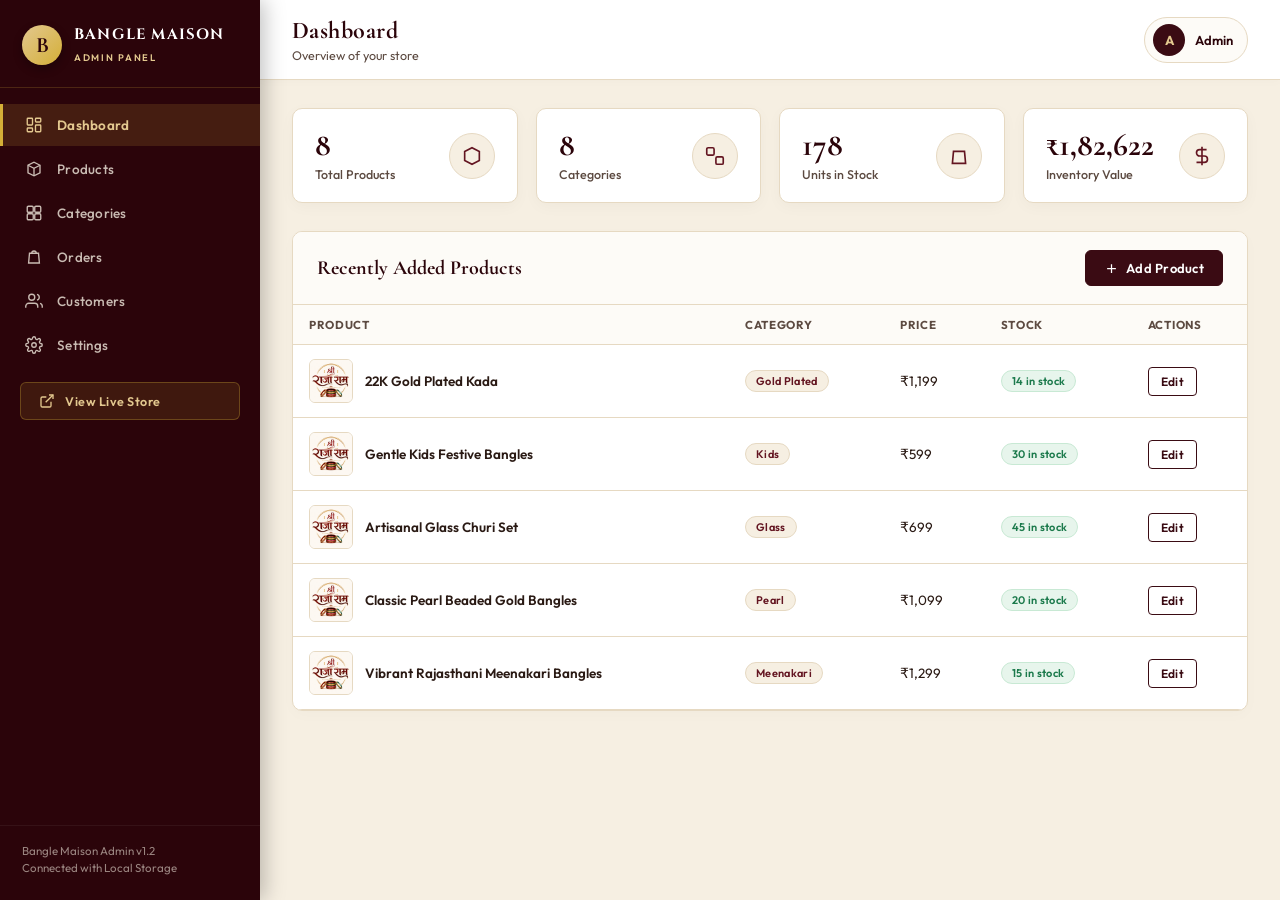
==== admin/index.html @ 1f972e3e "Make hero banner 100% full width edge-to-edge and configure /admin directory route with 404 handler" ====
<!DOCTYPE html>
<html lang="en">
<head>
  <meta charset="UTF-8">
  <meta name="viewport" content="width=device-width, initial-scale=1.0">
  <title>Bangle Maison — Executive Admin Panel</title>
  
  <!-- Google Fonts -->
  <link rel="preconnect" href="https://fonts.googleapis.com">
  <link rel="preconnect" href="https://fonts.gstatic.com" crossorigin>
  <link href="https://fonts.googleapis.com/css2?family=Cinzel:wght@500;600;700;800&family=Cormorant+Garamond:ital,wght@0,500;0,600;0,700;1,400&family=Outfit:wght@300;400;500;600;700&display=swap" rel="stylesheet">
  
  <style>
    :root {
      --maroon-950: #2b040a;
      --maroon-900: #3a0b13;
      --maroon-850: #4c0f19;
      --maroon-800: #631521;
      --gold-600: #a9781f;
      --gold-500: #d4af37;
      --gold-400: #c2934a;
      --gold-300: #e3c88f;
      --cream-100: #ffffff;
      --cream-150: #fdfbf7;
      --cream-200: #f6efe2;
      --ink-900: #2a1a14;
      --ink-700: #42322b;
      --ink-600: #5c4a41;
      --line: #e6d9c2;
      --line-light: rgba(230, 217, 194, 0.6);
      --green: #1c7a4c;
      --green-bg: #e7f5ec;
      --green-border: #c8e9d4;
      --red: #b3261e;
      --red-bg: #fdecea;
      --red-border: #f6c9c5;
      --amber: #b45309;
      --amber-bg: #fef3c7;
      --sidebar-w: 260px;
    }

    * { box-sizing: border-box; margin: 0; padding: 0; }
    body {
      font-family: 'Outfit', -apple-system, sans-serif;
      background: var(--cream-200);
      color: var(--ink-900);
      min-height: 100vh;
      -webkit-font-smoothing: antialiased;
    }

    h1, h2, h3, h4 { font-family: 'Cormorant Garamond', Georgia, serif; }
    button { font-family: inherit; cursor: pointer; }
    input, select, textarea { font-family: inherit; }
    img { max-width: 100%; display: block; }
    a { text-decoration: none; color: inherit; }

    /* ===== App Layout ===== */
    .app { display: flex; min-height: 100vh; }

    /* ===== Sidebar ===== */
    .sidebar {
      width: var(--sidebar-w);
      background: var(--maroon-950);
      color: var(--cream-200);
      position: fixed;
      top: 0;
      left: 0;
      bottom: 0;
      padding: 24px 0;
      z-index: 60;
      display: flex;
      flex-direction: column;
      transition: transform 0.35s cubic-bezier(0.16, 1, 0.3, 1);
      box-shadow: 4px 0 20px rgba(0, 0, 0, 0.25);
    }

    .sidebar .brand {
      display: flex;
      align-items: center;
      gap: 12px;
      padding: 0 22px 22px;
      border-bottom: 1px solid rgba(212, 175, 55, 0.2);
      margin-bottom: 16px;
    }

    .sidebar .brand .mark {
      width: 40px;
      height: 40px;
      border-radius: 50%;
      background: linear-gradient(135deg, #e3c88f 0%, #d4af37 100%);
      color: var(--maroon-950);
      display: flex;
      align-items: center;
      justify-content: center;
      font-family: 'Cormorant Garamond', serif;
      font-weight: 700;
      font-size: 22px;
      flex-shrink: 0;
      box-shadow: 0 4px 10px rgba(0, 0, 0, 0.3);
    }

    .sidebar .brand b {
      font-family: 'Cinzel', serif;
      font-size: 15px;
      letter-spacing: 0.08em;
      color: #ffffff;
      display: block;
    }

    .sidebar .brand small {
      font-size: 9.5px;
      letter-spacing: 0.18em;
      color: var(--gold-300);
      font-weight: 600;
    }

    .nav-list { display: flex; flex-direction: column; gap: 2px; }

    .nav-item {
      display: flex;
      align-items: center;
      gap: 14px;
      padding: 12px 22px;
      font-size: 13.5px;
      font-weight: 500;
      letter-spacing: 0.02em;
      color: var(--cream-200);
      opacity: 0.78;
      border-left: 3.5px solid transparent;
      transition: all 0.2s ease;
      cursor: pointer;
    }

    .nav-item svg { width: 18px; height: 18px; flex-shrink: 0; }
    .nav-item:hover { opacity: 1; background: rgba(255, 255, 255, 0.06); color: #ffffff; }
    .nav-item.active {
      opacity: 1;
      background: rgba(212, 175, 55, 0.15);
      border-left-color: var(--gold-500);
      color: var(--gold-300);
      font-weight: 600;
    }

    .sidebar-store-link {
      display: flex;
      align-items: center;
      gap: 10px;
      padding: 10px 18px;
      margin: 16px 20px;
      background: rgba(212, 175, 55, 0.12);
      border: 1px solid rgba(212, 175, 55, 0.3);
      border-radius: 6px;
      color: var(--gold-300);
      font-size: 12.5px;
      font-weight: 600;
      letter-spacing: 0.04em;
      transition: all 0.2s ease;
    }

    .sidebar-store-link:hover {
      background: var(--gold-500);
      color: var(--maroon-950);
    }

    .sidebar-foot {
      margin-top: auto;
      padding: 16px 22px 0;
      font-size: 11.5px;
      opacity: 0.55;
      border-top: 1px solid rgba(255, 255, 255, 0.1);
      line-height: 1.5;
    }

    /* ===== Main Content Area ===== */
    .main { margin-left: var(--sidebar-w); flex: 1; min-width: 0; }

    .topbar {
      background: var(--cream-100);
      border-bottom: 1px solid var(--line);
      display: flex;
      align-items: center;
      justify-content: space-between;
      padding: 16px 32px;
      position: sticky;
      top: 0;
      z-index: 40;
      box-shadow: 0 2px 10px rgba(0, 0, 0, 0.02);
    }

    .topbar h1 { font-size: 24px; color: var(--maroon-950); font-weight: 700; letter-spacing: 0.02em; }
    .topbar .sub { font-size: 12.5px; color: var(--ink-600); margin-top: 2px; }
    .burger { display: none; background: none; border: none; color: var(--maroon-900); padding: 4px; }
    .burger svg { width: 24px; height: 24px; }

    .top-right { display: flex; align-items: center; gap: 14px; }
    
    .admin-profile {
      display: flex;
      align-items: center;
      gap: 10px;
      background: var(--cream-150);
      padding: 6px 14px 6px 8px;
      border-radius: 30px;
      border: 1px solid var(--line);
    }

    .avatar {
      width: 32px;
      height: 32px;
      border-radius: 50%;
      background: var(--maroon-900);
      color: var(--gold-300);
      display: flex;
      align-items: center;
      justify-content: center;
      font-size: 13px;
      font-weight: 700;
    }

    .admin-name { font-size: 13px; font-weight: 600; color: var(--maroon-950); }

    .content { padding: 28px 32px 60px; max-width: 1400px; margin: 0 auto; }

    /* ===== Stat Cards Grid ===== */
    .stats {
      display: grid;
      grid-template-columns: repeat(4, 1fr);
      gap: 18px;
      margin-bottom: 28px;
    }

    .stat-card {
      background: var(--cream-100);
      border: 1px solid var(--line);
      border-radius: 10px;
      padding: 20px 22px;
      display: flex;
      align-items: center;
      justify-content: space-between;
      box-shadow: 0 4px 15px rgba(0, 0, 0, 0.03);
      transition: transform 0.2s ease, box-shadow 0.2s ease;
    }

    .stat-card:hover {
      transform: translateY(-2px);
      box-shadow: 0 6px 20px rgba(0, 0, 0, 0.06);
    }

    .stat-card .num {
      font-family: 'Cormorant Garamond', Georgia, serif;
      font-size: 32px;
      color: var(--maroon-950);
      font-weight: 700;
      line-height: 1;
    }

    .stat-card .lbl { font-size: 12.5px; color: var(--ink-600); margin-top: 5px; font-weight: 500; }

    .stat-card .ic {
      width: 46px;
      height: 46px;
      border-radius: 50%;
      background: var(--cream-200);
      color: var(--maroon-800);
      display: flex;
      align-items: center;
      justify-content: center;
      flex-shrink: 0;
      border: 1px solid var(--line);
    }

    .stat-card .ic svg { width: 22px; height: 22px; }

    /* ===== Panels ===== */
    .panel {
      background: var(--cream-100);
      border: 1px solid var(--line);
      border-radius: 10px;
      overflow: hidden;
      margin-bottom: 26px;
      box-shadow: 0 4px 15px rgba(0, 0, 0, 0.02);
    }

    .panel-head {
      display: flex;
      align-items: center;
      justify-content: space-between;
      flex-wrap: wrap;
      gap: 14px;
      padding: 18px 24px;
      border-bottom: 1px solid var(--line);
      background: var(--cream-150);
    }

    .panel-head h2 { font-size: 20px; color: var(--maroon-950); font-weight: 700; }
    .panel-body { padding: 24px; }

    /* Buttons */
    .btn {
      display: inline-flex;
      align-items: center;
      gap: 7px;
      background: var(--maroon-900);
      color: #ffffff;
      border: 1px solid var(--maroon-900);
      padding: 9px 18px;
      font-size: 13px;
      font-weight: 600;
      letter-spacing: 0.02em;
      border-radius: 6px;
      transition: all 0.2s ease;
    }

    .btn:hover { background: var(--maroon-950); border-color: var(--maroon-950); transform: translateY(-1px); }
    .btn svg { width: 15px; height: 15px; }
    .btn.outline { background: transparent; color: var(--maroon-900); border-color: var(--maroon-900); }
    .btn.outline:hover { background: var(--maroon-900); color: #ffffff; }
    .btn.danger { background: var(--red); border-color: var(--red); }
    .btn.danger:hover { background: #8f1d17; }
    .btn.sm { padding: 6px 12px; font-size: 12px; border-radius: 4px; }
    .btn.ghost { background: none; border: none; color: var(--maroon-800); padding: 6px; }

    /* Search and Filter Inputs */
    .searchbox {
      display: flex;
      align-items: center;
      gap: 8px;
      border: 1px solid var(--line);
      border-radius: 6px;
      padding: 8px 14px;
      background: var(--cream-100);
      min-width: 220px;
    }

    .searchbox svg { width: 15px; height: 15px; color: var(--ink-600); flex-shrink: 0; }
    .searchbox input { border: none; background: none; outline: none; font-size: 13px; width: 100%; color: var(--ink-900); }

    .filter-select {
      border: 1px solid var(--line);
      border-radius: 6px;
      padding: 8px 12px;
      font-size: 13px;
      background: var(--cream-100);
      color: var(--ink-900);
      outline: none;
    }

    /* ===== Category Cards Grid ===== */
    .cat-grid {
      display: grid;
      grid-template-columns: repeat(auto-fill, minmax(170px, 1fr));
      gap: 18px;
    }

    .cat-card {
      border: 1px solid var(--line);
      border-radius: 10px;
      overflow: hidden;
      position: relative;
      background: var(--cream-150);
      box-shadow: 0 4px 12px rgba(0, 0, 0, 0.03);
      transition: transform 0.2s ease, box-shadow 0.2s ease;
    }

    .cat-card:hover {
      transform: translateY(-3px);
      box-shadow: 0 8px 20px rgba(0, 0, 0, 0.08);
    }

    .cat-card .thumb { aspect-ratio: 1.25; background: var(--line); overflow: hidden; }
    .cat-card .thumb img { width: 100%; height: 100%; object-fit: cover; transition: transform 0.4s ease; }
    .cat-card:hover .thumb img { transform: scale(1.05); }

    .cat-card .info { padding: 12px 14px; }
    .cat-card .info b { font-size: 14px; color: var(--maroon-950); display: block; font-weight: 600; margin-bottom: 2px; }
    .cat-card .info span { font-size: 12px; color: var(--ink-600); }
    .cat-card .actions { position: absolute; top: 8px; right: 8px; display: flex; gap: 6px; z-index: 2; }

    .icon-mini {
      width: 28px;
      height: 28px;
      border-radius: 50%;
      background: rgba(255, 255, 255, 0.95);
      backdrop-filter: blur(4px);
      display: flex;
      align-items: center;
      justify-content: center;
      border: 1px solid rgba(0, 0, 0, 0.08);
      color: var(--maroon-800);
      transition: all 0.2s ease;
    }

    .icon-mini:hover { background: var(--maroon-900); color: #ffffff; }
    .icon-mini svg { width: 13px; height: 13px; }
    .icon-mini.del { color: var(--red); }
    .icon-mini.del:hover { background: var(--red); color: #ffffff; }

    .cat-card.add-new {
      display: flex;
      align-items: center;
      justify-content: center;
      flex-direction: column;
      gap: 8px;
      color: var(--maroon-800);
      border: 2px dashed var(--gold-400);
      min-height: 170px;
      background: transparent;
      cursor: pointer;
      transition: all 0.2s ease;
    }

    .cat-card.add-new:hover {
      background: rgba(212, 175, 55, 0.08);
      border-color: var(--gold-500);
      transform: translateY(-3px);
    }

    .cat-card.add-new svg { width: 28px; height: 28px; }
    .cat-card.add-new span { font-size: 13px; font-weight: 600; }

    /* ===== Tables ===== */
    table { width: 100%; border-collapse: collapse; font-size: 13.5px; }
    
    thead th {
      text-align: left;
      font-size: 11.5px;
      font-weight: 700;
      letter-spacing: 0.06em;
      text-transform: uppercase;
      color: var(--ink-600);
      padding: 12px 16px;
      border-bottom: 1px solid var(--line);
      white-space: nowrap;
      background: var(--cream-150);
    }

    tbody td {
      padding: 14px 16px;
      border-bottom: 1px solid var(--line);
      vertical-align: middle;
    }

    tbody tr:hover { background: var(--cream-150); }

    .prod-cell { display: flex; align-items: center; gap: 12px; }
    .prod-cell img { width: 44px; height: 44px; object-fit: cover; border-radius: 6px; flex-shrink: 0; background: var(--line); border: 1px solid var(--line); }
    .prod-cell b { font-size: 13.5px; display: block; color: var(--ink-900); font-weight: 600; }
    .prod-cell span { font-size: 11.5px; color: var(--ink-600); }

    .badge {
      display: inline-block;
      padding: 3px 10px;
      border-radius: 12px;
      font-size: 11px;
      font-weight: 600;
      letter-spacing: 0.03em;
      background: var(--cream-200);
      color: var(--maroon-800);
      border: 1px solid var(--line);
    }

    .badge.stock-ok { background: var(--green-bg); color: var(--green); border-color: var(--green-border); }
    .badge.stock-low { background: var(--red-bg); color: var(--red); border-color: var(--red-border); }
    .badge.status-paid { background: var(--green-bg); color: var(--green); border-color: var(--green-border); }
    .badge.status-pending { background: var(--amber-bg); color: var(--amber); border-color: #fde68a; }

    .row-actions { display: flex; gap: 6px; }
    .table-wrap { overflow-x: auto; }
    .empty-state { text-align: center; padding: 50px 20px; color: var(--ink-600); }
    .empty-state svg { width: 40px; height: 40px; color: var(--gold-500); margin-bottom: 10px; }

    /* ===== Modals ===== */
    .modal-overlay {
      position: fixed;
      inset: 0;
      background: rgba(42, 26, 20, 0.6);
      backdrop-filter: blur(4px);
      z-index: 100;
      display: none;
      align-items: flex-start;
      justify-content: center;
      padding: 40px 16px;
      overflow-y: auto;
    }

    .modal-overlay.open { display: flex; }

    .modal {
      background: var(--cream-100);
      border-radius: 10px;
      width: 100%;
      max-width: 580px;
      overflow: hidden;
      box-shadow: 0 30px 60px rgba(0, 0, 0, 0.35);
      border: 1px solid var(--line);
      animation: modalSlideIn 0.3s cubic-bezier(0.16, 1, 0.3, 1) forwards;
    }

    @keyframes modalSlideIn {
      from { opacity: 0; transform: translateY(20px) scale(0.98); }
      to { opacity: 1; transform: translateY(0) scale(1); }
    }

    .modal-head {
      display: flex;
      align-items: center;
      justify-content: space-between;
      padding: 18px 24px;
      border-bottom: 1px solid var(--line);
      background: var(--maroon-950);
      color: #ffffff;
    }

    .modal-head h3 { font-size: 20px; color: #ffffff; font-weight: 700; }
    .modal-close { background: none; border: none; color: #ffffff; opacity: 0.8; transition: opacity 0.2s ease; }
    .modal-close:hover { opacity: 1; }
    .modal-close svg { width: 18px; height: 18px; }

    .modal-body { padding: 24px; }
    .field { margin-bottom: 16px; }
    .field label { display: block; font-size: 12.5px; font-weight: 600; color: var(--ink-700); margin-bottom: 6px; }
    .field input, .field select, .field textarea {
      width: 100%;
      border: 1px solid var(--line);
      border-radius: 6px;
      padding: 10px 12px;
      font-size: 13.5px;
      background: #ffffff;
      color: var(--ink-900);
      outline: none;
      transition: border-color 0.2s ease;
    }

    .field input:focus, .field select:focus, .field textarea:focus { border-color: var(--gold-500); }
    .field textarea { resize: vertical; min-height: 75px; }
    .field-row { display: grid; grid-template-columns: 1fr 1fr; gap: 14px; }
    .field .hint { font-size: 11px; color: var(--ink-600); opacity: 0.8; margin-top: 4px; }

    .img-preview {
      width: 70px;
      height: 70px;
      border-radius: 8px;
      object-fit: cover;
      background: var(--cream-200);
      border: 1px solid var(--line);
      margin-top: 8px;
    }

    .modal-foot {
      display: flex;
      justify-content: flex-end;
      gap: 10px;
      padding: 16px 24px;
      border-top: 1px solid var(--line);
      background: var(--cream-150);
    }

    /* Toast */
    .toast {
      position: fixed;
      bottom: 24px;
      left: 50%;
      transform: translateX(-50%) translateY(20px);
      background: var(--maroon-950);
      color: var(--cream-200);
      padding: 12px 22px;
      border-radius: 6px;
      font-size: 13px;
      font-weight: 500;
      opacity: 0;
      pointer-events: none;
      transition: all 0.3s ease;
      z-index: 200;
      border: 1px solid var(--gold-500);
      box-shadow: 0 8px 24px rgba(0, 0, 0, 0.25);
    }

    .toast.show { opacity: 1; transform: translateX(-50%) translateY(0); }

    .overlay-bg {
      position: fixed;
      inset: 0;
      background: rgba(0, 0, 0, 0.45);
      z-index: 55;
      display: none;
      backdrop-filter: blur(2px);
    }

    .overlay-bg.show { display: block; }

    /* Responsive */
    @media (max-width: 1024px) {
      .stats { grid-template-columns: repeat(2, 1fr); }
    }

    @media (max-width: 960px) {
      .sidebar { transform: translateX(-100%); }
      .sidebar.open { transform: translateX(0); }
      .main { margin-left: 0; }
      .burger { display: flex; }
      .topbar { padding: 14px 20px; }
      .content { padding: 20px 18px 40px; }
    }

    @media (max-width: 640px) {
      .topbar h1 { font-size: 19px; }
      .stats { grid-template-columns: 1fr 1fr; gap: 12px; }
      .stat-card { padding: 14px; }
      .stat-card .num { font-size: 24px; }
      .panel-body { padding: 16px; }
      .field-row { grid-template-columns: 1fr; gap: 0; }
      thead { display: none; }
      table, tbody, tr, td { display: block; width: 100%; }
      tbody tr { border: 1px solid var(--line); border-radius: 8px; margin-bottom: 12px; padding: 10px 12px; background: #ffffff; }
      tbody td { border-bottom: none; padding: 6px 0; display: flex; justify-content: space-between; align-items: center; gap: 10px; }
      tbody td::before { content: attr(data-label); font-size: 11px; font-weight: 700; color: var(--ink-600); text-transform: uppercase; letter-spacing: 0.04em; }
      .prod-cell { flex: 1; }
    }
  </style>
</head>
<body>

<div class="app">
  <!-- Sidebar -->
  <aside class="sidebar" id="sidebar">
    <div class="brand">
      <div class="mark">B</div>
      <div>
        <b>BANGLE MAISON</b>
        <small>ADMIN PANEL</small>
      </div>
    </div>
    
    <nav class="nav-list">
      <a class="nav-item active" data-view="dashboard" href="#">
        <svg viewBox="0 0 24 24" fill="none" stroke="currentColor" stroke-width="1.8"><rect x="3" y="3" width="7" height="9" rx="1"/><rect x="14" y="3" width="7" height="5" rx="1"/><rect x="14" y="12" width="7" height="9" rx="1"/><rect x="3" y="16" width="7" height="5" rx="1"/></svg>
        Dashboard
      </a>
      <a class="nav-item" data-view="products" href="#">
        <svg viewBox="0 0 24 24" fill="none" stroke="currentColor" stroke-width="1.8"><path d="M20 7l-8-4-8 4v10l8 4 8-4V7z"/><path d="M4 7l8 4 8-4M12 11v10"/></svg>
        Products
      </a>
      <a class="nav-item" data-view="categories" href="#">
        <svg viewBox="0 0 24 24" fill="none" stroke="currentColor" stroke-width="1.8"><rect x="3" y="3" width="8" height="8" rx="1.5"/><rect x="13" y="3" width="8" height="8" rx="1.5"/><rect x="3" y="13" width="8" height="8" rx="1.5"/><rect x="13" y="13" width="8" height="8" rx="1.5"/></svg>
        Categories
      </a>
      <a class="nav-item" data-view="orders" href="#">
        <svg viewBox="0 0 24 24" fill="none" stroke="currentColor" stroke-width="1.8"><path d="M6 7h12l1.2 13H4.8L6 7z"/><path d="M9 7a3 3 0 016 0"/></svg>
        Orders
      </a>
      <a class="nav-item" data-view="customers" href="#">
        <svg viewBox="0 0 24 24" fill="none" stroke="currentColor" stroke-width="1.8"><path d="M17 21v-2a4 4 0 0 0-4-4H5a4 4 0 0 0-4 4v2"/><circle cx="9" cy="7" r="4"/><path d="M23 21v-2a4 4 0 0 0-3-3.87"/><path d="M16 3.13a4 4 0 0 1 0 7.75"/></svg>
        Customers
      </a>
      <a class="nav-item" data-view="settings" href="#">
        <svg viewBox="0 0 24 24" fill="none" stroke="currentColor" stroke-width="1.8"><circle cx="12" cy="12" r="3"/><path d="M19.4 15a1.7 1.7 0 00.3 1.9l.1.1a2 2 0 11-2.8 2.8l-.1-.1a1.7 1.7 0 00-1.9-.3 1.7 1.7 0 00-1 1.5V21a2 2 0 11-4 0v-.1a1.7 1.7 0 00-1-1.6 1.7 1.7 0 00-1.9.3l-.1.1a2 2 0 11-2.8-2.8l.1-.1a1.7 1.7 0 00.3-1.9 1.7 1.7 0 00-1.5-1H3a2 2 0 110-4h.1a1.7 1.7 0 001.5-1 1.7 1.7 0 00-.3-1.9l-.1-.1a2 2 0 112.8-2.8l.1.1a1.7 1.7 0 001.9.3H9a1.7 1.7 0 001-1.5V3a2 2 0 114 0v.1a1.7 1.7 0 001 1.5 1.7 1.7 0 001.9-.3l.1-.1a2 2 0 112.8 2.8l-.1.1a1.7 1.7 0 00-.3 1.9V9a1.7 1.7 0 001.5 1H21a2 2 0 110 4h-.1a1.7 1.7 0 00-1.5 1z"/></svg>
        Settings
      </a>
    </nav>

    <a href="../index.html" class="sidebar-store-link">
      <svg viewBox="0 0 24 24" width="16" height="16" fill="none" stroke="currentColor" stroke-width="2"><path d="M18 13v6a2 2 0 0 1-2 2H5a2 2 0 0 1-2-2V8a2 2 0 0 1 2-2h6"/><polyline points="15 3 21 3 21 9"/><line x1="10" y1="14" x2="21" y2="3"/></svg>
      <span>View Live Store</span>
    </a>

    <div class="sidebar-foot">
      Bangle Maison Admin v1.2<br>
      Connected with Local Storage
    </div>
  </aside>

  <div class="overlay-bg" id="overlayBg"></div>

  <!-- Main Area -->
  <div class="main">
    <div class="topbar">
      <div style="display:flex;align-items:center;gap:14px;">
        <button class="burger" id="burgerBtn" aria-label="Open sidebar menu">
          <svg viewBox="0 0 24 24" fill="none" stroke="currentColor" stroke-width="2"><path d="M3 6h18M3 12h18M3 18h18"/></svg>
        </button>
        <div>
          <h1 id="pageTitle">Dashboard</h1>
          <div class="sub" id="pageSub">Overview of your store</div>
        </div>
      </div>
      <div class="top-right">
        <div class="admin-profile">
          <div class="avatar">A</div>
          <span class="admin-name">Admin</span>
        </div>
      </div>
    </div>

    <div class="content">

      <!-- ===== 1. Dashboard View ===== -->
      <div class="view" id="view-dashboard">
        <div class="stats">
          <div class="stat-card">
            <div>
              <div class="num" id="statProducts">0</div>
              <div class="lbl">Total Products</div>
            </div>
            <div class="ic"><svg viewBox="0 0 24 24" fill="none" stroke="currentColor" stroke-width="1.8"><path d="M20 7l-8-4-8 4v10l8 4 8-4V7z"/></svg></div>
          </div>
          <div class="stat-card">
            <div>
              <div class="num" id="statCategories">0</div>
              <div class="lbl">Categories</div>
            </div>
            <div class="ic"><svg viewBox="0 0 24 24" fill="none" stroke="currentColor" stroke-width="1.8"><rect x="3" y="3" width="8" height="8" rx="1.5"/><rect x="13" y="13" width="8" height="8" rx="1.5"/></svg></div>
          </div>
          <div class="stat-card">
            <div>
              <div class="num" id="statStock">0</div>
              <div class="lbl">Units in Stock</div>
            </div>
            <div class="ic"><svg viewBox="0 0 24 24" fill="none" stroke="currentColor" stroke-width="1.8"><path d="M6 7h12l1.2 13H4.8L6 7z"/></svg></div>
          </div>
          <div class="stat-card">
            <div>
              <div class="num" id="statValue">₹0</div>
              <div class="lbl">Inventory Value</div>
            </div>
            <div class="ic"><svg viewBox="0 0 24 24" fill="none" stroke="currentColor" stroke-width="1.8"><path d="M12 2v20M17 5H9.5a3.5 3.5 0 000 7h5a3.5 3.5 0 010 7H6"/></svg></div>
          </div>
        </div>

        <div class="panel">
          <div class="panel-head">
            <h2>Recently Added Products</h2>
            <button class="btn" id="dashAddBtn">
              <svg viewBox="0 0 24 24" fill="none" stroke="currentColor" stroke-width="2"><path d="M12 5v14M5 12h14"/></svg>
              Add Product
            </button>
          </div>
          <div class="panel-body" style="padding:0;">
            <div class="table-wrap">
              <table>
                <thead>
                  <tr>
                    <th>Product</th>
                    <th>Category</th>
                    <th>Price</th>
                    <th>Stock</th>
                    <th>Actions</th>
                  </tr>
                </thead>
                <tbody id="dashTableBody"></tbody>
              </table>
            </div>
          </div>
        </div>
      </div>

      <!-- ===== 2. Products View ===== -->
      <div class="view" id="view-products" style="display:none;">
        <div class="panel">
          <div class="panel-head">
            <h2>All Products</h2>
            <div style="display:flex;gap:10px;flex-wrap:wrap;">
              <div class="searchbox">
                <svg viewBox="0 0 24 24" fill="none" stroke="currentColor" stroke-width="1.8"><circle cx="11" cy="11" r="7"/><path d="M21 21l-4.3-4.3"/></svg>
                <input id="prodSearch" placeholder="Search products...">
              </div>
              <select id="prodFilterCat" class="filter-select"></select>
              <button class="btn" id="addProductBtn">
                <svg viewBox="0 0 24 24" fill="none" stroke="currentColor" stroke-width="2"><path d="M12 5v14M5 12h14"/></svg>
                Add Product
              </button>
            </div>
          </div>
          <div class="panel-body" style="padding:0;">
            <div class="table-wrap">
              <table>
                <thead>
                  <tr>
                    <th>Product</th>
                    <th>Category</th>
                    <th>Price</th>
                    <th>Stock</th>
                    <th>Rating</th>
                    <th>Actions</th>
                  </tr>
                </thead>
                <tbody id="prodTableBody"></tbody>
              </table>
            </div>
            <div class="empty-state" id="prodEmpty" style="display:none;">
              <svg viewBox="0 0 24 24" fill="none" stroke="currentColor" stroke-width="1.5"><path d="M20 7l-8-4-8 4v10l8 4 8-4V7z"/></svg>
              <div>No products found. Click "Add Product" to add your first item.</div>
            </div>
          </div>
        </div>
      </div>

      <!-- ===== 3. Categories View ===== -->
      <div class="view" id="view-categories" style="display:none;">
        <div class="panel">
          <div class="panel-head">
            <h2>Categories</h2>
            <button class="btn" id="addCategoryBtn">
              <svg viewBox="0 0 24 24" fill="none" stroke="currentColor" stroke-width="2"><path d="M12 5v14M5 12h14"/></svg>
              Add Category
            </button>
          </div>
          <div class="panel-body">
            <div class="cat-grid" id="catGrid"></div>
          </div>
        </div>
      </div>

      <!-- ===== 4. Orders View ===== -->
      <div class="view" id="view-orders" style="display:none;">
        <div class="panel">
          <div class="panel-head">
            <h2>Customer Orders</h2>
            <div class="searchbox">
              <svg viewBox="0 0 24 24" fill="none" stroke="currentColor" stroke-width="1.8"><circle cx="11" cy="11" r="7"/><path d="M21 21l-4.3-4.3"/></svg>
              <input id="orderSearch" placeholder="Search order ID, customer...">
            </div>
          </div>
          <div class="panel-body" style="padding:0;">
            <div class="table-wrap">
              <table>
                <thead>
                  <tr>
                    <th>Order ID</th>
                    <th>Customer</th>
                    <th>Items</th>
                    <th>Total</th>
                    <th>Payment</th>
                    <th>Status</th>
                    <th>Date</th>
                  </tr>
                </thead>
                <tbody id="ordersTableBody"></tbody>
              </table>
            </div>
          </div>
        </div>
      </div>

      <!-- ===== 5. Customers View ===== -->
      <div class="view" id="view-customers" style="display:none;">
        <div class="panel">
          <div class="panel-head">
            <h2>Registered Customers</h2>
            <div class="searchbox">
              <svg viewBox="0 0 24 24" fill="none" stroke="currentColor" stroke-width="1.8"><circle cx="11" cy="11" r="7"/><path d="M21 21l-4.3-4.3"/></svg>
              <input id="custSearch" placeholder="Search name, phone, city...">
            </div>
          </div>
          <div class="panel-body" style="padding:0;">
            <div class="table-wrap">
              <table>
                <thead>
                  <tr>
                    <th>Customer Name</th>
                    <th>Phone / Email</th>
                    <th>City</th>
                    <th>Orders</th>
                    <th>Total Spent</th>
                    <th>Joined</th>
                  </tr>
                </thead>
                <tbody id="custTableBody"></tbody>
              </table>
            </div>
          </div>
        </div>
      </div>

      <!-- ===== 6. Settings View ===== -->
      <div class="view" id="view-settings" style="display:none;">
        <div class="panel">
          <div class="panel-head"><h2>Store Settings</h2></div>
          <div class="panel-body">
            <div class="field-row">
              <div class="field"><label>Store Name</label><input id="setStoreName" value="Bangle Maison"></div>
              <div class="field"><label>Contact Email</label><input id="setEmail" value="support@banglemaison.com"></div>
            </div>
            <div class="field-row">
              <div class="field"><label>Currency Symbol</label><input id="setCurrency" value="₹"></div>
              <div class="field"><label>Low Stock Alert (units)</label><input id="setLowStock" type="number" value="5"></div>
            </div>
            <div class="field">
              <label>Store Tagline</label>
              <input id="setTagline" value="Elegant bangles for every occasion. Crafted to sparkle for you.">
            </div>
            <button class="btn" id="saveSettingsBtn">Save Settings</button>
          </div>
        </div>
      </div>

    </div>
  </div>
</div>

<!-- ===== Product Modal ===== -->
<div class="modal-overlay" id="productModalOverlay">
  <div class="modal">
    <div class="modal-head">
      <h3 id="productModalTitle">Add Product</h3>
      <button class="modal-close" id="productModalClose" aria-label="Close modal"><svg viewBox="0 0 24 24" fill="none" stroke="currentColor" stroke-width="2"><path d="M6 6l12 12M18 6L6 18"/></svg></button>
    </div>
    <div class="modal-body">
      <input type="hidden" id="prodId">
      <div class="field">
        <label>Product Name *</label>
        <input id="prodName" placeholder="e.g. Royal Kundan Bangles Set">
      </div>
      <div class="field-row">
        <div class="field">
          <label>Category *</label>
          <select id="prodCategory"></select>
        </div>
        <div class="field">
          <label>Price (₹) *</label>
          <input id="prodPrice" type="number" min="0" placeholder="1499">
        </div>
      </div>
      <div class="field-row">
        <div class="field">
          <label>Stock Quantity</label>
          <input id="prodStock" type="number" min="0" placeholder="25">
        </div>
        <div class="field">
          <label>Rating (1–5)</label>
          <input id="prodRating" type="number" min="1" max="5" placeholder="5">
        </div>
      </div>
      <div class="field">
        <label>Image URL</label>
        <input id="prodImage" placeholder="../images/traditional.jpg or direct URL">
        <div class="hint">Use local paths like <code>../images/traditional.jpg</code> or external image URLs.</div>
        <img class="img-preview" id="prodImgPreview" style="display:none;" alt="Preview">
      </div>
      <div class="field">
        <label>Description</label>
        <textarea id="prodDesc" placeholder="Short description of the bangle set..."></textarea>
      </div>
    </div>
    <div class="modal-foot">
      <button class="btn outline" id="productCancelBtn">Cancel</button>
      <button class="btn" id="productSaveBtn">Save Product</button>
    </div>
  </div>
</div>

<!-- ===== Category Modal ===== -->
<div class="modal-overlay" id="categoryModalOverlay">
  <div class="modal" style="max-width:440px;">
    <div class="modal-head">
      <h3 id="categoryModalTitle">Add Category</h3>
      <button class="modal-close" id="categoryModalClose" aria-label="Close modal"><svg viewBox="0 0 24 24" fill="none" stroke="currentColor" stroke-width="2"><path d="M6 6l12 12M18 6L6 18"/></svg></button>
    </div>
    <div class="modal-body">
      <input type="hidden" id="catId">
      <div class="field">
        <label>Category Name *</label>
        <input id="catName" placeholder="e.g. Kundan">
      </div>
      <div class="field">
        <label>Image URL</label>
        <input id="catImage" placeholder="../images/kundan.jpg">
        <img class="img-preview" id="catImgPreview" style="display:none;" alt="Preview">
      </div>
    </div>
    <div class="modal-foot">
      <button class="btn outline" id="categoryCancelBtn">Cancel</button>
      <button class="btn" id="categorySaveBtn">Save Category</button>
    </div>
  </div>
</div>

<!-- Notification Toast -->
<div class="toast" id="toast"></div>

<script>
/* ================= Storage Keys & Initial Data ================= */
const LS_CATS = "bm_admin_categories";
const LS_PRODS = "bm_admin_products";
const LS_ORDERS = "bm_admin_orders";
const LS_CUSTS = "bm_admin_customers";

function normalizeImg(url) {
  if (!url) return "../images/logo.jpg";
  if (url.startsWith("images/")) return "../" + url;
  return url;
}

function loadCats() {
  const raw = localStorage.getItem(LS_CATS);
  if (raw) return JSON.parse(raw);
  const seed = [
    { id: "c1", name: "Traditional", image: "../images/traditional.jpg" },
    { id: "c2", name: "Bridal", image: "../images/bridal.jpg" },
    { id: "c3", name: "Kundan", image: "../images/kundan.jpg" },
    { id: "c4", name: "Meenakari", image: "../images/meenakari.jpg" },
    { id: "c5", name: "Pearl", image: "../images/pearl.jpg" },
    { id: "c6", name: "Glass", image: "../images/glass.jpg" },
    { id: "c7", name: "Kids", image: "../images/kids.jpg" },
    { id: "c8", name: "Gold Plated", image: "../images/goldplated.jpg" }
  ];
  saveCats(seed);
  return seed;
}
function saveCats(list) { localStorage.setItem(LS_CATS, JSON.stringify(list)); }

function loadProds() {
  const raw = localStorage.getItem(LS_PRODS);
  if (raw) return JSON.parse(raw);
  const seed = [
    { id: "p1", name: "Traditional Silk Thread Bangles", category: "c1", price: 999, stock: 24, rating: 5, image: "../images/traditional.jpg", desc: "Handcrafted traditional bangles with rich silk embroidery." },
    { id: "p2", name: "Royal Bridal Chura Bangles Set", category: "c2", price: 1999, stock: 12, rating: 5, image: "../images/bridal.jpg", desc: "Exclusive royal bridal chura set designed with uncut stones." },
    { id: "p3", name: "Ornate Kundan Jadau Kada Pair", category: "c3", price: 1499, stock: 18, rating: 5, image: "../images/kundan.jpg", desc: "Timeless 22K gold-plated Kundan work kada pair." },
    { id: "p4", name: "Vibrant Rajasthani Meenakari Bangles", category: "c4", price: 1299, stock: 15, rating: 5, image: "../images/meenakari.jpg", desc: "Hand-painted meenakari bangles with floral motifs." },
    { id: "p5", name: "Classic Pearl Beaded Gold Bangles", category: "c5", price: 1099, stock: 20, rating: 5, image: "../images/pearl.jpg", desc: "Pure freshwater pearl embellishments on gold-toned copper." },
    { id: "p6", name: "Artisanal Glass Churi Set", category: "c6", price: 699, stock: 45, rating: 4, image: "../images/glass.jpg", desc: "Glossy festive glass bangles with shimmering accents." },
    { id: "p7", name: "Gentle Kids Festive Bangles", category: "c7", price: 599, stock: 30, rating: 5, image: "../images/kids.jpg", desc: "Smooth lightweight bangles specially designed for kids." },
    { id: "p8", name: "22K Gold Plated Kada", category: "c8", price: 1199, stock: 14, rating: 5, image: "../images/goldplated.jpg", desc: "Premium anti-tarnish 22K gold finish everyday kada." }
  ];
  saveProds(seed);
  return seed;
}
function saveProds(list) { localStorage.setItem(LS_PRODS, JSON.stringify(list)); }

function loadOrders() {
  const raw = localStorage.getItem(LS_ORDERS);
  if (raw) return JSON.parse(raw);
  const seed = [
    { id: "BM-1082", customer: "Pooja Sharma", items: "Royal Bridal Chura Set (1)", total: 1999, payment: "PAID", status: "Delivered", date: "2026-08-30" },
    { id: "BM-1081", customer: "Anjali Verma", items: "Ornate Kundan Kada Pair (2)", total: 2998, payment: "PAID", status: "Shipped", date: "2026-08-29" },
    { id: "BM-1080", customer: "Sneha Patel", items: "Rajasthani Meenakari Bangles (1)", total: 1299, payment: "COD", status: "Processing", date: "2026-08-28" },
    { id: "BM-1079", customer: "Ritu Gupta", items: "Classic Pearl Beaded Gold (1)", total: 1099, payment: "PAID", status: "Delivered", date: "2026-08-27" }
  ];
  localStorage.setItem(LS_ORDERS, JSON.stringify(seed));
  return seed;
}

function loadCusts() {
  const raw = localStorage.getItem(LS_CUSTS);
  if (raw) return JSON.parse(raw);
  const seed = [
    { name: "Pooja Sharma", email: "pooja.sharma@gmail.com", phone: "+91 98765 43210", city: "Jaipur, RJ", orders: 3, spent: 5497, joined: "2026-02-14" },
    { name: "Anjali Verma", email: "anjali.v@yahoo.com", phone: "+91 98223 11980", city: "Mumbai, MH", orders: 2, spent: 4497, joined: "2026-04-10" },
    { name: "Sneha Patel", email: "sneha.p@outlook.com", phone: "+91 97120 54321", city: "Ahmedabad, GJ", orders: 1, spent: 1299, joined: "2026-06-22" },
    { name: "Ritu Gupta", email: "ritu.gupta@gmail.com", phone: "+91 99881 22334", city: "New Delhi, DL", orders: 4, spent: 6896, joined: "2026-01-05" }
  ];
  localStorage.setItem(LS_CUSTS, JSON.stringify(seed));
  return seed;
}

let categories = loadCats();
let productsData = loadProds();
let ordersData = loadOrders();
let customersData = loadCusts();

function uid(prefix) { return prefix + "_" + Date.now() + "_" + Math.floor(Math.random() * 1000); }
function rupee(n) { return "₹" + Number(n || 0).toLocaleString("en-IN"); }
function catName(id) {
  const c = categories.find(item => item.id === id);
  return c ? c.name : "Uncategorized";
}

/* ================= Toast Notification ================= */
let toastTimer;
function showToast(msg) {
  const t = document.getElementById("toast");
  t.textContent = msg;
  t.classList.add("show");
  clearTimeout(toastTimer);
  toastTimer = setTimeout(() => { t.classList.remove("show"); }, 2400);
}

/* ================= Navigation & View Switching ================= */
const views = ["dashboard", "products", "categories", "orders", "customers", "settings"];
const titles = {
  dashboard: ["Dashboard", "Overview of your boutique performance"],
  products: ["Products", "Manage and curate your jewelry catalog"],
  categories: ["Categories", "Organize bangle collections & styles"],
  orders: ["Orders", "Track and manage customer orders"],
  customers: ["Customers", "View your registered client base"],
  settings: ["Settings", "Configure store preferences & alerts"]
};

function setView(v) {
  views.forEach(name => {
    const el = document.getElementById("view-" + name);
    if (el) el.style.display = (name === v) ? "block" : "none";
  });
  document.querySelectorAll(".nav-item").forEach(a => {
    a.classList.toggle("active", a.dataset.view === v);
  });
  if (titles[v]) {
    document.getElementById("pageTitle").textContent = titles[v][0];
    document.getElementById("pageSub").textContent = titles[v][1];
  }
  closeSidebar();
  if (v === "products") renderProducts();
  if (v === "categories") renderCategories();
  if (v === "orders") renderOrders();
  if (v === "customers") renderCustomers();
  if (v === "dashboard") renderDashboard();
}

document.querySelectorAll(".nav-item").forEach(a => {
  a.addEventListener("click", (e) => {
    e.preventDefault();
    setView(a.dataset.view);
  });
});

/* Mobile Sidebar */
const sidebar = document.getElementById("sidebar");
const overlayBg = document.getElementById("overlayBg");
function openSidebar() { sidebar.classList.add("open"); overlayBg.classList.add("show"); }
function closeSidebar() { sidebar.classList.remove("open"); overlayBg.classList.remove("show"); }
document.getElementById("burgerBtn").addEventListener("click", openSidebar);
overlayBg.addEventListener("click", closeSidebar);

/* ================= Category Dropdown Population ================= */
function fillCategorySelects() {
  const prodCatSelect = document.getElementById("prodCategory");
  const filterCatSelect = document.getElementById("prodFilterCat");
  const prevFilter = filterCatSelect.value || "all";

  prodCatSelect.innerHTML = categories.map(c => `<option value="${c.id}">${c.name}</option>`).join("");
  filterCatSelect.innerHTML = '<option value="all">All Categories</option>' + categories.map(c => `<option value="${c.id}">${c.name}</option>`).join("");
  filterCatSelect.value = prevFilter;
}

/* ================= Dashboard Rendering ================= */
function renderDashboard() {
  document.getElementById("statProducts").textContent = productsData.length;
  document.getElementById("statCategories").textContent = categories.length;
  const totalStock = productsData.reduce((s, p) => s + (Number(p.stock) || 0), 0);
  document.getElementById("statStock").textContent = totalStock;
  const value = productsData.reduce((s, p) => s + ((Number(p.stock) || 0) * (Number(p.price) || 0)), 0);
  document.getElementById("statValue").textContent = rupee(value);

  const recent = productsData.slice(-5).reverse();
  const body = document.getElementById("dashTableBody");
  if (recent.length === 0) {
    body.innerHTML = '<tr><td colspan="5" style="text-align:center;padding:24px;color:var(--ink-600);">No products added yet.</td></tr>';
    return;
  }
  body.innerHTML = recent.map(p => `
    <tr>
      <td data-label="Product">
        <div class="prod-cell">
          <img src="${normalizeImg(p.image)}" onerror="this.src='../images/logo.jpg'">
          <div><b>${p.name}</b></div>
        </div>
      </td>
      <td data-label="Category"><span class="badge">${catName(p.category)}</span></td>
      <td data-label="Price">${rupee(p.price)}</td>
      <td data-label="Stock">${stockBadge(p.stock)}</td>
      <td data-label="Actions">
        <button class="btn sm outline" onclick="editProduct('${p.id}')">Edit</button>
      </td>
    </tr>
  `).join("");
}

function stockBadge(stock) {
  stock = Number(stock) || 0;
  const cls = stock <= 5 ? "stock-low" : "stock-ok";
  return `<span class="badge ${cls}">${stock} in stock</span>`;
}

/* ================= Products Rendering ================= */
function renderProducts() {
  fillCategorySelects();
  const search = (document.getElementById("prodSearch").value || "").toLowerCase();
  const filterCat = document.getElementById("prodFilterCat").value || "all";

  const filtered = productsData.filter(p => {
    const matchSearch = p.name.toLowerCase().includes(search);
    const matchCat = filterCat === "all" || p.category === filterCat;
    return matchSearch && matchCat;
  });

  const body = document.getElementById("prodTableBody");
  const empty = document.getElementById("prodEmpty");

  if (filtered.length === 0) {
    body.innerHTML = "";
    empty.style.display = "block";
    return;
  }
  empty.style.display = "none";

  body.innerHTML = filtered.map(p => `
    <tr>
      <td data-label="Product">
        <div class="prod-cell">
          <img src="${normalizeImg(p.image)}" onerror="this.src='../images/logo.jpg'">
          <div>
            <b>${p.name}</b>
            <span>${p.desc ? (p.desc.length > 42 ? p.desc.slice(0, 42) + '…' : p.desc) : ''}</span>
          </div>
        </div>
      </td>
      <td data-label="Category"><span class="badge">${catName(p.category)}</span></td>
      <td data-label="Price">${rupee(p.price)}</td>
      <td data-label="Stock">${stockBadge(p.stock)}</td>
      <td data-label="Rating">${'★'.repeat(Number(p.rating) || 5)}</td>
      <td data-label="Actions">
        <div class="row-actions">
          <button class="icon-mini" title="Edit" onclick="editProduct('${p.id}')">
            <svg viewBox="0 0 24 24" fill="none" stroke="currentColor" stroke-width="2"><path d="M12 20h9"/><path d="M16.5 3.5a2.1 2.1 0 013 3L7 19l-4 1 1-4z"/></svg>
          </button>
          <button class="icon-mini del" title="Delete" onclick="deleteProduct('${p.id}')">
            <svg viewBox="0 0 24 24" fill="none" stroke="currentColor" stroke-width="2"><path d="M3 6h18M8 6V4h8v2M6 6l1 14h10l1-14"/></svg>
          </button>
        </div>
      </td>
    </tr>
  `).join("");
}

document.getElementById("prodSearch").addEventListener("input", renderProducts);
document.getElementById("prodFilterCat").addEventListener("change", renderProducts);

/* ================= Product Modal Handlers ================= */
const productModal = document.getElementById("productModalOverlay");
function openProductModal(editId) {
  fillCategorySelects();
  document.getElementById("prodId").value = editId || "";
  if (editId) {
    const p = productsData.find(x => x.id === editId);
    document.getElementById("productModalTitle").textContent = "Edit Product";
    document.getElementById("prodName").value = p.name;
    document.getElementById("prodCategory").value = p.category;
    document.getElementById("prodPrice").value = p.price;
    document.getElementById("prodStock").value = p.stock;
    document.getElementById("prodRating").value = p.rating;
    document.getElementById("prodImage").value = p.image;
    document.getElementById("prodDesc").value = p.desc || "";
    togglePreview("prodImage", "prodImgPreview");
  } else {
    document.getElementById("productModalTitle").textContent = "Add Product";
    ["prodName", "prodPrice", "prodStock", "prodRating", "prodImage", "prodDesc"].forEach(id => {
      document.getElementById(id).value = "";
    });
    document.getElementById("prodImgPreview").style.display = "none";
  }
  productModal.classList.add("open");
}
function closeProductModal() { productModal.classList.remove("open"); }

document.getElementById("addProductBtn").addEventListener("click", () => openProductModal(null));
document.getElementById("dashAddBtn").addEventListener("click", () => { setView("products"); openProductModal(null); });
document.getElementById("productModalClose").addEventListener("click", closeProductModal);
document.getElementById("productCancelBtn").addEventListener("click", closeProductModal);
productModal.addEventListener("click", (e) => { if (e.target === productModal) closeProductModal(); });

document.getElementById("productSaveBtn").addEventListener("click", () => {
  const name = document.getElementById("prodName").value.trim();
  const category = document.getElementById("prodCategory").value;
  const price = document.getElementById("prodPrice").value;
  if (!name) { showToast("Please enter a product name"); return; }
  if (!category) { showToast("Please select a category"); return; }
  if (!price) { showToast("Please enter a price"); return; }

  const editId = document.getElementById("prodId").value;
  const data = {
    name: name,
    category: category,
    price: Number(price),
    stock: Number(document.getElementById("prodStock").value) || 0,
    rating: Math.min(5, Math.max(1, Number(document.getElementById("prodRating").value) || 5)),
    image: document.getElementById("prodImage").value.trim() || "../images/logo.jpg",
    desc: document.getElementById("prodDesc").value.trim()
  };

  if (editId) {
    const idx = productsData.findIndex(p => p.id === editId);
    productsData[idx] = Object.assign({ id: editId }, data);
    showToast("Product updated successfully");
  } else {
    data.id = uid("p");
    productsData.push(data);
    showToast("New product added to catalog");
  }
  saveProds(productsData);
  closeProductModal();
  renderProducts();
  renderDashboard();
});

function editProduct(id) { openProductModal(id); }
function deleteProduct(id) {
  if (!confirm("Are you sure you want to delete this product?")) return;
  productsData = productsData.filter(p => p.id !== id);
  saveProds(productsData);
  renderProducts();
  renderDashboard();
  showToast("Product deleted from catalog");
}

/* ================= Categories Rendering ================= */
function renderCategories() {
  const grid = document.getElementById("catGrid");
  let html = categories.map(c => {
    const count = productsData.filter(p => p.category === c.id).length;
    return `
      <div class="cat-card">
        <div class="actions">
          <button class="icon-mini" title="Edit" onclick="editCategory('${c.id}')">
            <svg viewBox="0 0 24 24" fill="none" stroke="currentColor" stroke-width="2"><path d="M12 20h9"/><path d="M16.5 3.5a2.1 2.1 0 013 3L7 19l-4 1 1-4z"/></svg>
          </button>
          <button class="icon-mini del" title="Delete" onclick="deleteCategory('${c.id}')">
            <svg viewBox="0 0 24 24" fill="none" stroke="currentColor" stroke-width="2"><path d="M3 6h18M8 6V4h8v2M6 6l1 14h10l1-14"/></svg>
          </button>
        </div>
        <div class="thumb"><img src="${normalizeImg(c.image)}" onerror="this.src='../images/logo.jpg'"></div>
        <div class="info">
          <b>${c.name}</b>
          <span>${count} product${count === 1 ? '' : 's'}</span>
        </div>
      </div>
    `;
  }).join("");

  html += `
    <div class="cat-card add-new" onclick="openCategoryModal(null)">
      <svg viewBox="0 0 24 24" fill="none" stroke="currentColor" stroke-width="2"><path d="M12 5v14M5 12h14"/></svg>
      <span>Add Category</span>
    </div>
  `;
  grid.innerHTML = html;
}

/* ================= Category Modal Handlers ================= */
const categoryModal = document.getElementById("categoryModalOverlay");
function openCategoryModal(editId) {
  document.getElementById("catId").value = editId || "";
  if (editId) {
    const c = categories.find(x => x.id === editId);
    document.getElementById("categoryModalTitle").textContent = "Edit Category";
    document.getElementById("catName").value = c.name;
    document.getElementById("catImage").value = c.image || "";
    togglePreview("catImage", "catImgPreview");
  } else {
    document.getElementById("categoryModalTitle").textContent = "Add Category";
    document.getElementById("catName").value = "";
    document.getElementById("catImage").value = "";
    document.getElementById("catImgPreview").style.display = "none";
  }
  categoryModal.classList.add("open");
}
function closeCategoryModal() { categoryModal.classList.remove("open"); }

document.getElementById("addCategoryBtn").addEventListener("click", () => openCategoryModal(null));
document.getElementById("categoryModalClose").addEventListener("click", closeCategoryModal);
document.getElementById("categoryCancelBtn").addEventListener("click", closeCategoryModal);
categoryModal.addEventListener("click", (e) => { if (e.target === categoryModal) closeCategoryModal(); });

document.getElementById("categorySaveBtn").addEventListener("click", () => {
  const name = document.getElementById("catName").value.trim();
  if (!name) { showToast("Please enter a category name"); return; }
  const editId = document.getElementById("catId").value;
  const data = { name: name, image: document.getElementById("catImage").value.trim() || "../images/logo.jpg" };

  if (editId) {
    const idx = categories.findIndex(c => c.id === editId);
    categories[idx] = Object.assign({ id: editId }, data);
    showToast("Category updated successfully");
  } else {
    data.id = uid("c");
    categories.push(data);
    showToast("New category created");
  }
  saveCats(categories);
  closeCategoryModal();
  renderCategories();
  renderDashboard();
});

function editCategory(id) { openCategoryModal(id); }
function deleteCategory(id) {
  const inUse = productsData.some(p => p.category === id);
  if (inUse) {
    if (!confirm("Products currently belong to this category. Delete anyway?")) return;
  } else {
    if (!confirm("Are you sure you want to delete this category?")) return;
  }
  categories = categories.filter(c => c.id !== id);
  saveCats(categories);
  renderCategories();
  renderDashboard();
  showToast("Category deleted");
}

/* ================= Orders Rendering ================= */
function renderOrders() {
  const search = (document.getElementById("orderSearch").value || "").toLowerCase();
  const filtered = ordersData.filter(o => o.id.toLowerCase().includes(search) || o.customer.toLowerCase().includes(search));
  const body = document.getElementById("ordersTableBody");
  
  body.innerHTML = filtered.map(o => `
    <tr>
      <td data-label="Order ID"><b>${o.id}</b></td>
      <td data-label="Customer">${o.customer}</td>
      <td data-label="Items"><span>${o.items}</span></td>
      <td data-label="Total"><b>${rupee(o.total)}</b></td>
      <td data-label="Payment"><span class="badge ${o.payment === 'PAID' ? 'status-paid' : 'status-pending'}">${o.payment}</span></td>
      <td data-label="Status"><span class="badge">${o.status}</span></td>
      <td data-label="Date">${o.date}</td>
    </tr>
  `).join("");
}
document.getElementById("orderSearch").addEventListener("input", renderOrders);

/* ================= Customers Rendering ================= */
function renderCustomers() {
  const search = (document.getElementById("custSearch").value || "").toLowerCase();
  const filtered = customersData.filter(c => c.name.toLowerCase().includes(search) || c.city.toLowerCase().includes(search) || c.email.toLowerCase().includes(search));
  const body = document.getElementById("custTableBody");

  body.innerHTML = filtered.map(c => `
    <tr>
      <td data-label="Customer Name"><b>${c.name}</b></td>
      <td data-label="Contact"><div>${c.email}</div><span style="font-size:12px;color:var(--ink-600);">${c.phone}</span></td>
      <td data-label="City">${c.city}</td>
      <td data-label="Orders"><span class="badge">${c.orders} Orders</span></td>
      <td data-label="Total Spent"><b>${rupee(c.spent)}</b></td>
      <td data-label="Joined">${c.joined}</td>
    </tr>
  `).join("");
}
document.getElementById("custSearch").addEventListener("input", renderCustomers);

/* ================= Image Preview ================= */
function togglePreview(inputId, imgId) {
  const input = document.getElementById(inputId);
  const img = document.getElementById(imgId);
  function update() {
    const v = input.value.trim();
    if (v) { img.src = v; img.style.display = "block"; }
    else { img.style.display = "none"; }
  }
  input.removeEventListener("input", update);
  input.addEventListener("input", update);
  update();
}
togglePreview("prodImage", "prodImgPreview");
togglePreview("catImage", "catImgPreview");

/* ================= Settings ================= */
document.getElementById("saveSettingsBtn").addEventListener("click", () => {
  const settings = {
    storeName: document.getElementById("setStoreName").value,
    email: document.getElementById("setEmail").value,
    currency: document.getElementById("setCurrency").value,
    lowStock: document.getElementById("setLowStock").value,
    tagline: document.getElementById("setTagline").value
  };
  localStorage.setItem("bm_admin_settings", JSON.stringify(settings));
  showToast("Store settings saved successfully");
});

(function loadSettings() {
  const raw = localStorage.getItem("bm_admin_settings");
  if (!raw) return;
  const s = JSON.parse(raw);
  if (s.storeName) document.getElementById("setStoreName").value = s.storeName;
  if (s.email) document.getElementById("setEmail").value = s.email;
  if (s.currency) document.getElementById("setCurrency").value = s.currency;
  if (s.lowStock) document.getElementById("setLowStock").value = s.lowStock;
  if (s.tagline) document.getElementById("setTagline").value = s.tagline;
})();

/* ================= Initialization ================= */
fillCategorySelects();
renderDashboard();
</script>
</body>
</html>
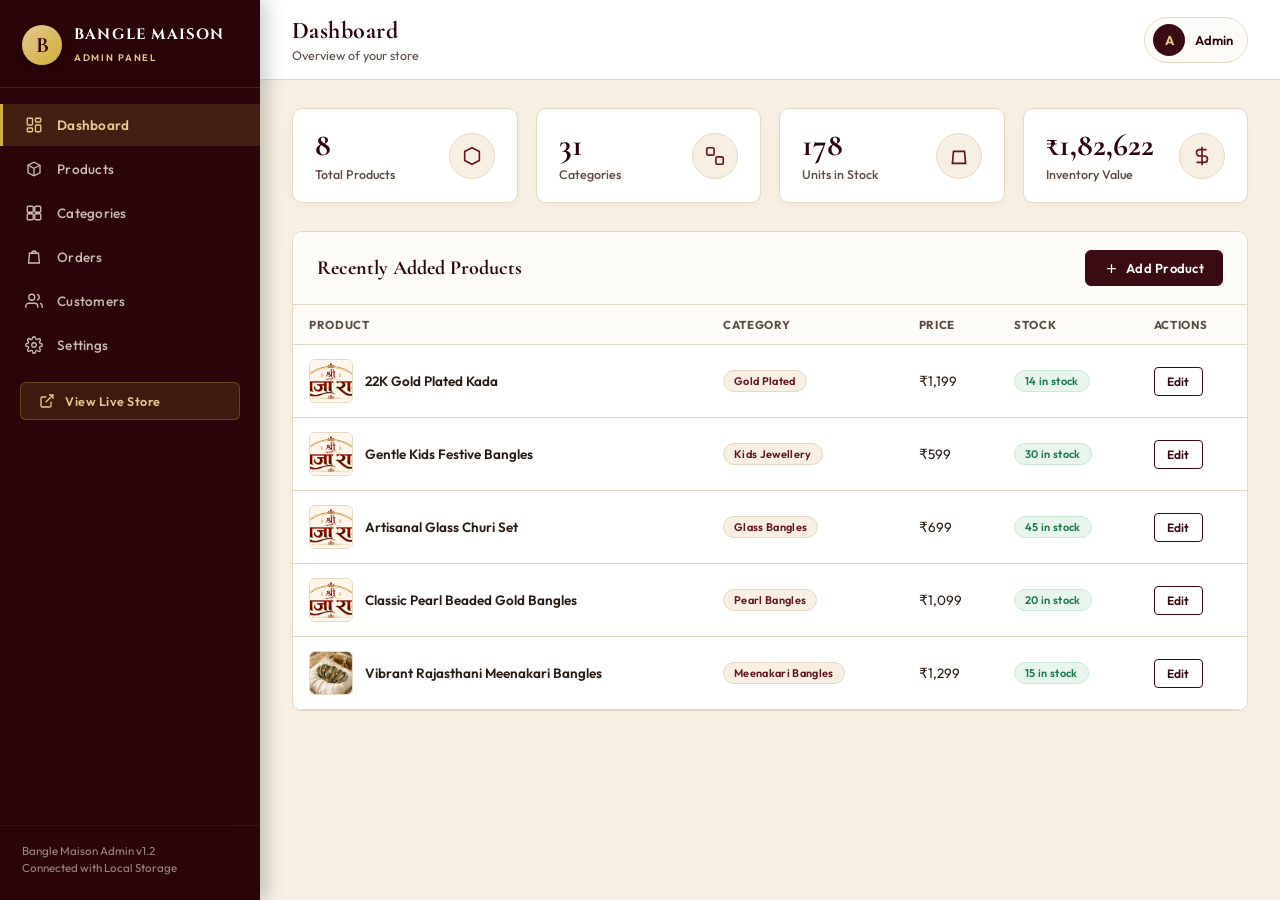
==== commit 0d4c6152: "Sync Admin Panel category product creation with live website catalog and PDP" ====
--- a/admin/index.html
+++ b/admin/index.html
@@ -994,14 +994,37 @@
   const raw = localStorage.getItem(LS_CATS);
   if (raw) return JSON.parse(raw);
   const seed = [
-    { id: "c1", name: "Traditional", image: "../images/traditional.jpg" },
-    { id: "c2", name: "Bridal", image: "../images/bridal.jpg" },
-    { id: "c3", name: "Kundan", image: "../images/kundan.jpg" },
-    { id: "c4", name: "Meenakari", image: "../images/meenakari.jpg" },
-    { id: "c5", name: "Pearl", image: "../images/pearl.jpg" },
-    { id: "c6", name: "Glass", image: "../images/glass.jpg" },
-    { id: "c7", name: "Kids", image: "../images/kids.jpg" },
-    { id: "c8", name: "Gold Plated", image: "../images/goldplated.jpg" }
+    { id: "traditional", name: "Traditional Bangles", image: "../images/traditional.jpg" },
+    { id: "bridal", name: "Bridal Bangles", image: "../images/bridal.jpg" },
+    { id: "kundan", name: "Kundan Bangles", image: "../images/kundan.jpg" },
+    { id: "meenakari", name: "Meenakari Bangles", image: "../images/meenakari.jpg" },
+    { id: "pearl", name: "Pearl Bangles", image: "../images/pearl.jpg" },
+    { id: "stone", name: "Stone Bangles", image: "../images/traditional.jpg" },
+    { id: "lac", name: "Lac Bangles", image: "../images/lac.jpg" },
+    { id: "oxidised", name: "Oxidised Bangles", image: "../images/oxidised.jpg" },
+    { id: "kids", name: "Kids Jewellery", image: "../images/kids.jpg" },
+    { id: "gold-plated", name: "Gold Plated", image: "../images/goldplated.jpg" },
+    { id: "bangles", name: "Bangles", image: "../images/traditional.jpg" },
+    { id: "bracelets", name: "Bracelets", image: "../images/col_kundan.jpg" },
+    { id: "rings", name: "Rings", image: "https://images.unsplash.com/photo-1605100804763-247f67b3557e?q=80&w=600&auto=format&fit=crop" },
+    { id: "necklaces", name: "Necklaces", image: "../images/bridal.jpg" },
+    { id: "earrings", name: "Earrings", image: "../images/meenakari.jpg" },
+    { id: "mangalsutra", name: "Mangalsutra", image: "../images/col_bridal.jpg" },
+    { id: "anklets", name: "Anklets", image: "../images/oxidised.jpg" },
+    { id: "nose-pins", name: "Nose Pins", image: "../images/lac.jpg" },
+    { id: "pendants", name: "Pendants", image: "https://images.unsplash.com/photo-1515562141207-7a88fb7ce338?q=80&w=600&auto=format&fit=crop" },
+    { id: "mens", name: "Men's Jewellery", image: "https://images.unsplash.com/photo-1611652022419-a9419f74343d?q=80&w=600&auto=format&fit=crop" },
+    { id: "gift-sets", name: "Gift Sets", image: "../images/kundan.jpg" },
+    { id: "gold", name: "Gold Jewellery", image: "../images/traditional.jpg" },
+    { id: "silver", name: "Silver Jewellery", image: "../images/oxidised.jpg" },
+    { id: "polki", name: "Polki Jewellery", image: "../images/bridal.jpg" },
+    { id: "beads", name: "Beads Jewellery", image: "../images/meenakari.jpg" },
+    { id: "gemstone", name: "Gemstone Jewellery", image: "https://images.unsplash.com/photo-1588444837495-c6cfeb53f32d?q=80&w=600&auto=format&fit=crop" },
+    { id: "ad", name: "American Diamond", image: "../images/col_traditional.jpg" },
+    { id: "temple", name: "Temple Bangles", image: "../images/traditional.jpg" },
+    { id: "designer", name: "Designer Cuffs", image: "../images/col_kundan.jpg" },
+    { id: "minimal", name: "Minimal Bangles", image: "../images/col_bridal.jpg" },
+    { id: "glass", name: "Glass Bangles", image: "../images/glass.jpg" }
   ];
   saveCats(seed);
   return seed;
@@ -1012,14 +1035,14 @@
   const raw = localStorage.getItem(LS_PRODS);
   if (raw) return JSON.parse(raw);
   const seed = [
-    { id: "p1", name: "Traditional Silk Thread Bangles", category: "c1", price: 999, stock: 24, rating: 5, image: "../images/traditional.jpg", desc: "Handcrafted traditional bangles with rich silk embroidery." },
-    { id: "p2", name: "Royal Bridal Chura Bangles Set", category: "c2", price: 1999, stock: 12, rating: 5, image: "../images/bridal.jpg", desc: "Exclusive royal bridal chura set designed with uncut stones." },
-    { id: "p3", name: "Ornate Kundan Jadau Kada Pair", category: "c3", price: 1499, stock: 18, rating: 5, image: "../images/kundan.jpg", desc: "Timeless 22K gold-plated Kundan work kada pair." },
-    { id: "p4", name: "Vibrant Rajasthani Meenakari Bangles", category: "c4", price: 1299, stock: 15, rating: 5, image: "../images/meenakari.jpg", desc: "Hand-painted meenakari bangles with floral motifs." },
-    { id: "p5", name: "Classic Pearl Beaded Gold Bangles", category: "c5", price: 1099, stock: 20, rating: 5, image: "../images/pearl.jpg", desc: "Pure freshwater pearl embellishments on gold-toned copper." },
-    { id: "p6", name: "Artisanal Glass Churi Set", category: "c6", price: 699, stock: 45, rating: 4, image: "../images/glass.jpg", desc: "Glossy festive glass bangles with shimmering accents." },
-    { id: "p7", name: "Gentle Kids Festive Bangles", category: "c7", price: 599, stock: 30, rating: 5, image: "../images/kids.jpg", desc: "Smooth lightweight bangles specially designed for kids." },
-    { id: "p8", name: "22K Gold Plated Kada", category: "c8", price: 1199, stock: 14, rating: 5, image: "../images/goldplated.jpg", desc: "Premium anti-tarnish 22K gold finish everyday kada." }
+    { id: "p1", name: "Traditional Silk Thread Bangles", category: "traditional", price: 999, stock: 24, rating: 5, image: "../images/traditional.jpg", desc: "Handcrafted traditional bangles with rich silk embroidery." },
+    { id: "p2", name: "Royal Bridal Chura Bangles Set", category: "bridal", price: 1999, stock: 12, rating: 5, image: "../images/bridal.jpg", desc: "Exclusive royal bridal chura set designed with uncut stones." },
+    { id: "p3", name: "Ornate Kundan Jadau Kada Pair", category: "kundan", price: 1499, stock: 18, rating: 5, image: "../images/kundan.jpg", desc: "Timeless 22K gold-plated Kundan work kada pair." },
+    { id: "p4", name: "Vibrant Rajasthani Meenakari Bangles", category: "meenakari", price: 1299, stock: 15, rating: 5, image: "../images/meenakari.jpg", desc: "Hand-painted meenakari bangles with floral motifs." },
+    { id: "p5", name: "Classic Pearl Beaded Gold Bangles", category: "pearl", price: 1099, stock: 20, rating: 5, image: "../images/pearl.jpg", desc: "Pure freshwater pearl embellishments on gold-toned copper." },
+    { id: "p6", name: "Artisanal Glass Churi Set", category: "glass", price: 699, stock: 45, rating: 4, image: "../images/glass.jpg", desc: "Glossy festive glass bangles with shimmering accents." },
+    { id: "p7", name: "Gentle Kids Festive Bangles", category: "kids", price: 599, stock: 30, rating: 5, image: "../images/kids.jpg", desc: "Smooth lightweight bangles specially designed for kids." },
+    { id: "p8", name: "22K Gold Plated Kada", category: "gold-plated", price: 1199, stock: 14, rating: 5, image: "../images/goldplated.jpg", desc: "Premium anti-tarnish 22K gold finish everyday kada." }
   ];
   saveProds(seed);
   return seed;
@@ -1060,8 +1083,9 @@
 function uid(prefix) { return prefix + "_" + Date.now() + "_" + Math.floor(Math.random() * 1000); }
 function rupee(n) { return "₹" + Number(n || 0).toLocaleString("en-IN"); }
 function catName(id) {
-  const c = categories.find(item => item.id === id);
-  return c ? c.name : "Uncategorized";
+  if (!id) return "Uncategorized";
+  const c = categories.find(item => item.id.toLowerCase() === id.toLowerCase() || item.name.toLowerCase() === id.toLowerCase());
+  return c ? c.name : id.charAt(0).toUpperCase() + id.slice(1);
 }
 
 /* ================= Toast Notification ================= */
@@ -1128,7 +1152,7 @@
 
   prodCatSelect.innerHTML = categories.map(c => `<option value="${c.id}">${c.name}</option>`).join("");
   filterCatSelect.innerHTML = '<option value="all">All Categories</option>' + categories.map(c => `<option value="${c.id}">${c.name}</option>`).join("");
-  filterCatSelect.value = prevFilter;
+  if (prevFilter) filterCatSelect.value = prevFilter;
 }
 
 /* ================= Dashboard Rendering ================= */
@@ -1173,12 +1197,13 @@
 /* ================= Products Rendering ================= */
 function renderProducts() {
   fillCategorySelects();
-  const search = (document.getElementById("prodSearch").value || "").toLowerCase();
-  const filterCat = document.getElementById("prodFilterCat").value || "all";
+  const search = (document.getElementById("prodSearch").value || "").toLowerCase().trim();
+  const filterCat = (document.getElementById("prodFilterCat").value || "all").toLowerCase().trim();
 
   const filtered = productsData.filter(p => {
-    const matchSearch = p.name.toLowerCase().includes(search);
-    const matchCat = filterCat === "all" || p.category === filterCat;
+    const matchSearch = !search || (p.name || "").toLowerCase().includes(search) || (p.desc || "").toLowerCase().includes(search);
+    const pCat = (p.category || "").toLowerCase().trim();
+    const matchCat = filterCat === "all" || pCat === filterCat || pCat.includes(filterCat) || filterCat.includes(pCat);
     return matchSearch && matchCat;
   });
 
@@ -1229,6 +1254,8 @@
 function openProductModal(editId) {
   fillCategorySelects();
   document.getElementById("prodId").value = editId || "";
+  const activeFilter = document.getElementById("prodFilterCat").value;
+
   if (editId) {
     const p = productsData.find(x => x.id === editId);
     document.getElementById("productModalTitle").textContent = "Edit Product";
@@ -1245,6 +1272,10 @@
     ["prodName", "prodPrice", "prodStock", "prodRating", "prodImage", "prodDesc"].forEach(id => {
       document.getElementById(id).value = "";
     });
+    // Pre-select active category filter if one is chosen!
+    if (activeFilter && activeFilter !== "all") {
+      document.getElementById("prodCategory").value = activeFilter;
+    }
     document.getElementById("prodImgPreview").style.display = "none";
   }
   productModal.classList.add("open");
@@ -1272,7 +1303,7 @@
     price: Number(price),
     stock: Number(document.getElementById("prodStock").value) || 0,
     rating: Math.min(5, Math.max(1, Number(document.getElementById("prodRating").value) || 5)),
-    image: document.getElementById("prodImage").value.trim() || "../images/logo.jpg",
+    image: document.getElementById("prodImage").value.trim() || "../images/traditional.jpg",
     desc: document.getElementById("prodDesc").value.trim()
   };
 
@@ -1282,8 +1313,8 @@
     showToast("Product updated successfully");
   } else {
     data.id = uid("p");
-    productsData.push(data);
-    showToast("New product added to catalog");
+    productsData.unshift(data);
+    showToast(`New product added to ${catName(category)} category`);
   }
   saveProds(productsData);
   closeProductModal();
